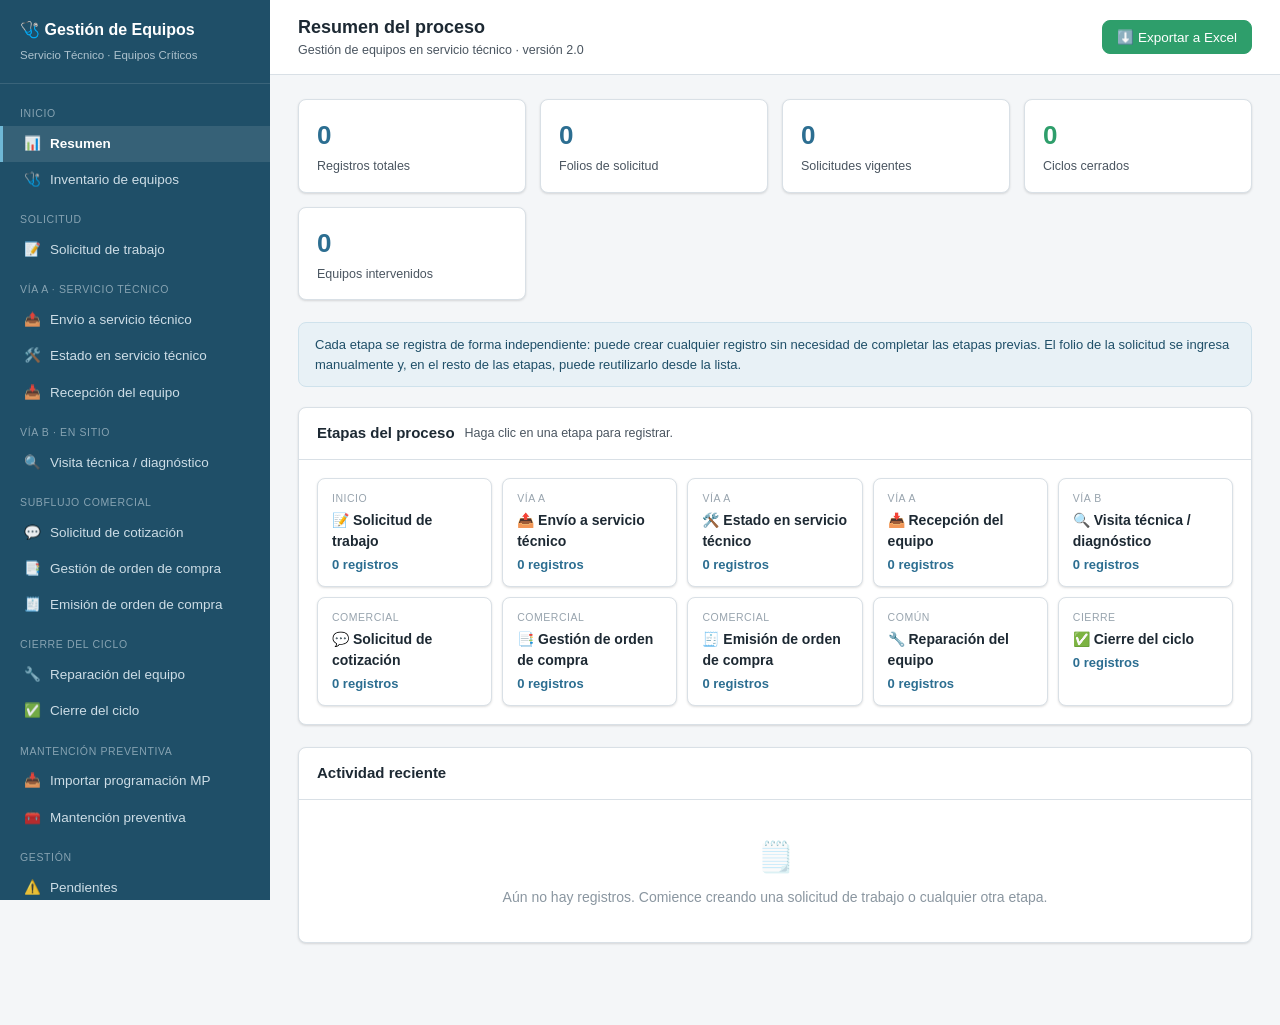
==== index.html @ 0020d468 "Importar aplicación base de Gestión de Equipos Críticos Aplicación HTML + JavaScript (sin dependenci" ====
<!DOCTYPE html>
<html lang="es">
<head>
  <meta charset="UTF-8" />
  <meta name="viewport" content="width=device-width, initial-scale=1.0" />
  <title>Gestión de Equipos en Servicio Técnico</title>
  <meta name="description" content="Registro por etapas del proceso de gestión de equipos en servicio técnico, con persistencia local y exportación a Excel." />
  <link rel="stylesheet" href="styles.css" />
  <link rel="icon" href="data:image/svg+xml,<svg xmlns='http://www.w3.org/2000/svg' viewBox='0 0 100 100'><text y='.9em' font-size='90'>🩺</text></svg>" />
</head>
<body>
  <div class="app">
    <aside class="sidebar" id="sidebar">
      <div class="brand">
        <h1>🩺 Gestión de Equipos</h1>
        <span>Servicio Técnico · Equipos Críticos</span>
      </div>
      <nav class="nav" id="nav"></nav>
    </aside>

    <div class="backdrop" id="backdrop"></div>

    <div class="main">
      <div class="topbar">
        <button class="btn btn-ghost menu-toggle" id="menuToggle" title="Menú">☰</button>
        <div>
          <h2 id="viewTitle">Resumen</h2>
          <div class="sub" id="viewSub"></div>
        </div>
        <div class="spacer"></div>
        <button class="btn btn-success" id="btnExport" title="Exportar todos los registros a Excel">⬇️ Exportar a Excel</button>
      </div>
      <div class="content" id="content"></div>
    </div>
  </div>

  <datalist id="dl-empresas"></datalist>
  <datalist id="dl-folios"></datalist>
  <div class="toast-wrap" id="toasts"></div>

  <script src="equipos.js"></script>
  <script src="vendor-xlsx.js"></script>
  <script src="eventos_mp.js"></script>
  <script src="xlsx.js"></script>
  <script src="app.js"></script>
</body>
</html>
---- styles.css ----
:root {
  --azul: #2c6e91;
  --azul-osc: #1f4f68;
  --azul-claro: #e8f1f6;
  --gris-bg: #f4f6f8;
  --gris-borde: #d9e0e6;
  --gris-texto: #4a5560;
  --texto: #1d2933;
  --verde: #2e9e6b;
  --rojo: #c0392b;
  --ambar: #d98c1f;
  --sombra: 0 1px 3px rgba(0,0,0,.08), 0 1px 2px rgba(0,0,0,.06);
  --radio: 8px;
}

* { box-sizing: border-box; }

body {
  margin: 0;
  font-family: "Segoe UI", Roboto, Helvetica, Arial, sans-serif;
  background: var(--gris-bg);
  color: var(--texto);
  font-size: 14px;
  line-height: 1.5;
}

/* ---------- Layout ---------- */
.app { display: flex; min-height: 100vh; }

.sidebar {
  width: 270px;
  background: var(--azul-osc);
  color: #dce8ef;
  flex-shrink: 0;
  display: flex;
  flex-direction: column;
  position: sticky;
  top: 0;
  height: 100vh;
  overflow-y: auto;
}
.sidebar .brand {
  padding: 18px 20px;
  border-bottom: 1px solid rgba(255,255,255,.12);
}
.sidebar .brand h1 { font-size: 16px; margin: 0 0 2px; color: #fff; }
.sidebar .brand span { font-size: 11.5px; opacity: .75; }

.nav { padding: 8px 0; flex: 1; }
.nav .group-label {
  font-size: 10.5px;
  text-transform: uppercase;
  letter-spacing: .06em;
  opacity: .55;
  padding: 14px 20px 4px;
}
.nav a {
  display: flex;
  align-items: center;
  gap: 9px;
  padding: 8px 20px;
  color: #cddde6;
  text-decoration: none;
  cursor: pointer;
  font-size: 13.5px;
  border-left: 3px solid transparent;
}
.nav a:hover { background: rgba(255,255,255,.06); color: #fff; }
.nav a.active {
  background: rgba(255,255,255,.1);
  color: #fff;
  border-left-color: #6fb8d6;
  font-weight: 600;
}
.nav a .ico { width: 18px; text-align: center; opacity: .9; }
.nav a .badge {
  margin-left: auto;
  background: rgba(255,255,255,.16);
  border-radius: 10px;
  padding: 0 7px;
  font-size: 11px;
  min-width: 20px;
  text-align: center;
}

.main { flex: 1; min-width: 0; display: flex; flex-direction: column; }
.topbar {
  background: #fff;
  border-bottom: 1px solid var(--gris-borde);
  padding: 14px 28px;
  display: flex;
  align-items: center;
  gap: 16px;
  position: sticky;
  top: 0;
  z-index: 20;
}
.topbar h2 { margin: 0; font-size: 18px; }
.topbar .sub { color: var(--gris-texto); font-size: 12.5px; }
.topbar .spacer { flex: 1; }

.content { padding: 24px 28px 60px; max-width: 1180px; width: 100%; }

/* ---------- Botones ---------- */
.btn {
  display: inline-flex;
  align-items: center;
  gap: 7px;
  border: 1px solid var(--gris-borde);
  background: #fff;
  color: var(--texto);
  padding: 8px 14px;
  border-radius: var(--radio);
  cursor: pointer;
  font-size: 13.5px;
  font-family: inherit;
  transition: background .12s, border-color .12s;
}
.btn:hover { background: #f0f4f7; }
.btn-primary { background: var(--azul); border-color: var(--azul); color: #fff; }
.btn-primary:hover { background: var(--azul-osc); }
.btn-success { background: var(--verde); border-color: var(--verde); color: #fff; }
.btn-success:hover { filter: brightness(.94); }
.btn-ghost { background: transparent; border-color: transparent; }
.btn-sm { padding: 4px 9px; font-size: 12.5px; }
.btn-danger { color: var(--rojo); }
.btn-danger:hover { background: #fdeceA; background: #fbeae7; }
.btn[disabled] { opacity: .5; cursor: not-allowed; }

/* ---------- Cards ---------- */
.card {
  background: #fff;
  border: 1px solid var(--gris-borde);
  border-radius: var(--radio);
  box-shadow: var(--sombra);
  margin-bottom: 22px;
}
.card-head {
  padding: 14px 18px;
  border-bottom: 1px solid var(--gris-borde);
  display: flex;
  align-items: center;
  gap: 10px;
}
.card-head h3 { margin: 0; font-size: 15px; }
.card-head .desc { color: var(--gris-texto); font-size: 12.5px; }
.card-body { padding: 18px; }

/* ---------- Formularios ---------- */
.form-grid {
  display: grid;
  grid-template-columns: repeat(auto-fill, minmax(240px, 1fr));
  gap: 14px 18px;
}
.field { display: flex; flex-direction: column; gap: 5px; }
.field.col-2 { grid-column: span 2; }
.field.col-full { grid-column: 1 / -1; }
.field label { font-size: 12.5px; font-weight: 600; color: var(--gris-texto); }
.field label .req { color: var(--rojo); }
.field input, .field select, .field textarea {
  border: 1px solid var(--gris-borde);
  border-radius: 6px;
  padding: 8px 10px;
  font-size: 13.5px;
  font-family: inherit;
  background: #fff;
  color: var(--texto);
  width: 100%;
}
.field input:focus, .field select:focus, .field textarea:focus {
  outline: none;
  border-color: var(--azul);
  box-shadow: 0 0 0 3px rgba(44,110,145,.12);
}
.field textarea { resize: vertical; min-height: 62px; }
.field .hint { font-size: 11.5px; color: #8a96a0; }
.form-actions {
  margin-top: 18px;
  display: flex;
  gap: 10px;
  align-items: center;
}

/* ---------- Selector de equipo ---------- */
.equipo-pick { position: relative; }
.equipo-results {
  position: absolute;
  z-index: 40;
  top: 100%;
  left: 0; right: 0;
  background: #fff;
  border: 1px solid var(--gris-borde);
  border-radius: 0 0 6px 6px;
  box-shadow: var(--sombra);
  max-height: 280px;
  overflow-y: auto;
  display: none;
}
.equipo-results.show { display: block; }
.equipo-results .item {
  padding: 8px 11px;
  cursor: pointer;
  border-bottom: 1px solid #eef2f5;
  font-size: 13px;
}
.equipo-results .item:hover, .equipo-results .item.hl { background: var(--azul-claro); }
.equipo-results .item .t { font-weight: 600; }
.equipo-results .item .m { color: var(--gris-texto); font-size: 11.5px; }
.equipo-results .empty { padding: 10px 11px; color: #8a96a0; }
.equipo-chip {
  display: none;
  margin-top: 6px;
  background: var(--azul-claro);
  border: 1px solid #cfe2ec;
  border-radius: 6px;
  padding: 7px 10px;
  font-size: 12.5px;
}
.equipo-chip.show { display: block; }
.equipo-chip .x { float: right; cursor: pointer; color: var(--rojo); font-weight: 700; }

/* ---------- Tablas ---------- */
.tabla-wrap { overflow-x: auto; border: 1px solid var(--gris-borde); border-radius: var(--radio); background: #fff; }
table.data { width: 100%; border-collapse: collapse; font-size: 13px; }
table.data th, table.data td {
  padding: 9px 11px;
  text-align: left;
  border-bottom: 1px solid #eef2f5;
  white-space: nowrap;
}
table.data th {
  background: #f7fafb;
  font-size: 11.5px;
  text-transform: uppercase;
  letter-spacing: .03em;
  color: var(--gris-texto);
  position: sticky;
  top: 0;
}
table.data tbody tr:hover { background: #fafcfd; }
table.data td.acciones { white-space: nowrap; }
.empty-state { padding: 34px; text-align: center; color: #8a96a0; }
.empty-state .big { font-size: 30px; margin-bottom: 8px; opacity: .5; }

/* ---------- Badges de estado ---------- */
.pill {
  display: inline-block;
  padding: 2px 9px;
  border-radius: 20px;
  font-size: 11.5px;
  font-weight: 600;
  white-space: nowrap;
}
.pill-via-a { background: #e6f0f7; color: #1f5a7d; }
.pill-via-b { background: #fff1dd; color: #9a6512; }
.pill-ok { background: #e3f5ec; color: #1f7a4d; }
.pill-no { background: #fbe7e4; color: #a12f20; }
.pill-st { background: #eae6f7; color: #56409a; }
.pill-gray { background: #eef1f3; color: #5a6570; }

/* ---------- Dashboard ---------- */
.stat-grid {
  display: grid;
  grid-template-columns: repeat(auto-fill, minmax(180px, 1fr));
  gap: 14px;
  margin-bottom: 22px;
}
.stat {
  background: #fff;
  border: 1px solid var(--gris-borde);
  border-radius: var(--radio);
  padding: 16px 18px;
  box-shadow: var(--sombra);
}
.stat .n { font-size: 26px; font-weight: 700; color: var(--azul); }
.stat .l { font-size: 12.5px; color: var(--gris-texto); margin-top: 2px; }
.stat.accent .n { color: var(--verde); }

.flow {
  display: flex;
  flex-wrap: wrap;
  gap: 10px;
  align-items: stretch;
}
.flow .step {
  flex: 1 1 150px;
  background: #fff;
  border: 1px solid var(--gris-borde);
  border-radius: var(--radio);
  padding: 12px 14px;
  box-shadow: var(--sombra);
  cursor: pointer;
}
.flow .step:hover { border-color: var(--azul); }
.flow .step .tag { font-size: 10.5px; text-transform: uppercase; letter-spacing: .05em; color: #98a4ae; }
.flow .step .name { font-weight: 600; margin: 3px 0; }
.flow .step .cnt { font-size: 13px; color: var(--azul); font-weight: 600; }

/* ---------- Toast ---------- */
.toast-wrap { position: fixed; bottom: 22px; right: 22px; z-index: 1000; display: flex; flex-direction: column; gap: 10px; }
.toast {
  background: #2c3a45;
  color: #fff;
  padding: 12px 16px;
  border-radius: 8px;
  box-shadow: 0 6px 20px rgba(0,0,0,.25);
  font-size: 13.5px;
  max-width: 340px;
  animation: slidein .2s ease;
}
.toast.ok { background: var(--verde); }
.toast.err { background: var(--rojo); }
@keyframes slidein { from { transform: translateY(12px); opacity: 0; } to { transform: translateY(0); opacity: 1; } }

/* ---------- Filtros ---------- */
.toolbar {
  display: flex;
  flex-wrap: wrap;
  gap: 10px;
  align-items: center;
  margin-bottom: 14px;
}
.toolbar input[type="search"], .toolbar select {
  border: 1px solid var(--gris-borde);
  border-radius: 6px;
  padding: 7px 10px;
  font-size: 13px;
  font-family: inherit;
}
.toolbar input[type="search"] { min-width: 240px; }
.toolbar .spacer { flex: 1; }
.count-note { font-size: 12.5px; color: var(--gris-texto); }

/* ---------- Chips de etapa ---------- */
.tag-etapa {
  display: inline-block;
  padding: 2px 8px;
  border-radius: 5px;
  font-size: 11px;
  font-weight: 600;
  background: var(--azul-claro);
  color: var(--azul-osc);
}

/* ---------- Config ---------- */
.chips { display: flex; flex-wrap: wrap; gap: 8px; margin: 10px 0; }
.chip {
  background: #eef3f6;
  border: 1px solid var(--gris-borde);
  border-radius: 18px;
  padding: 5px 12px;
  font-size: 13px;
  display: flex;
  align-items: center;
  gap: 8px;
}
.chip .x { cursor: pointer; color: var(--rojo); font-weight: 700; }
.inline-add { display: flex; gap: 8px; margin-top: 8px; max-width: 420px; }
.inline-add input { flex: 1; }

.banner {
  background: var(--azul-claro);
  border: 1px solid #cfe2ec;
  border-radius: var(--radio);
  padding: 12px 16px;
  font-size: 13px;
  color: var(--azul-osc);
  margin-bottom: 20px;
}

@media (max-width: 820px) {
  .sidebar { position: fixed; left: -270px; transition: left .2s; z-index: 100; box-shadow: 0 0 30px rgba(0,0,0,.3); }
  .sidebar.open { left: 0; }
  .menu-toggle { display: inline-flex !important; }
  .field.col-2 { grid-column: 1 / -1; }
}
.menu-toggle { display: none; }
.backdrop { display: none; position: fixed; inset: 0; background: rgba(0,0,0,.4); z-index: 90; }
.backdrop.show { display: block; }

/* ---------- Filas con clic (inventario) ---------- */
.row-click { cursor: pointer; }
.row-click:hover { background: #eef6fb !important; }

/* ---------- Modal (ficha de equipo) ---------- */
.modal-backdrop {
  position: fixed; inset: 0;
  background: rgba(20,30,40,.55);
  z-index: 200;
  display: flex;
  align-items: flex-start;
  justify-content: center;
  padding: 40px 16px;
  overflow-y: auto;
  animation: slidein .15s ease;
}
.modal {
  background: #fff;
  border-radius: 10px;
  max-width: 1000px;
  width: 100%;
  box-shadow: 0 24px 70px rgba(0,0,0,.35);
}
.modal-head {
  padding: 15px 20px;
  border-bottom: 1px solid var(--gris-borde);
  display: flex;
  align-items: center;
  gap: 12px;
  position: sticky;
  top: 0;
  background: #fff;
  border-radius: 10px 10px 0 0;
}
.modal-head h3 { margin: 0; font-size: 16px; flex: 1; }
.modal-head .close {
  cursor: pointer;
  font-size: 18px;
  line-height: 1;
  color: var(--gris-texto);
  background: none;
  border: none;
  padding: 4px 8px;
  border-radius: 6px;
}
.modal-head .close:hover { background: #f0f4f7; color: var(--rojo); }
.modal-body { padding: 18px 20px 22px; }
.ficha-grid {
  display: grid;
  grid-template-columns: repeat(auto-fill, minmax(170px, 1fr));
  gap: 10px 18px;
  background: var(--gris-bg);
  border: 1px solid var(--gris-borde);
  border-radius: var(--radio);
  padding: 14px 16px;
  margin-bottom: 18px;
}
.ficha-grid .it .k { font-size: 10.5px; color: var(--gris-texto); text-transform: uppercase; letter-spacing: .03em; }
.ficha-grid .it .v { font-weight: 600; font-size: 13.5px; }

/* ---------- Crear evento desde la ficha del equipo ---------- */
.crear-evento {
  display: flex;
  align-items: center;
  gap: 10px;
  flex-wrap: wrap;
  background: var(--azul-claro);
  border: 1px solid #cfe2ec;
  border-radius: var(--radio);
  padding: 10px 14px;
  margin-bottom: 16px;
}
.crear-evento .k { font-weight: 600; color: var(--azul-osc); font-size: 13px; }
.crear-evento select {
  border: 1px solid var(--gris-borde);
  border-radius: 6px;
  padding: 7px 10px;
  font-size: 13px;
  font-family: inherit;
  background: #fff;
}

/* ---------- Importar programación MP ---------- */
.dropzone {
  border: 2px dashed var(--gris-borde);
  border-radius: var(--radio);
  padding: 34px 20px;
  text-align: center;
  color: var(--gris-texto);
  cursor: pointer;
  background: #fafcfd;
  transition: border-color .12s, background .12s;
}
.dropzone:hover, .dropzone.hover { border-color: var(--azul); background: var(--azul-claro); color: var(--azul-osc); }
.dropzone .big { font-size: 34px; margin-bottom: 8px; }
.mp-status { margin-top: 12px; font-size: 13.5px; }

/* ---------- Gestión de eventos: tareas y actualizaciones ---------- */
.evento-resumen { display: flex; flex-wrap: wrap; gap: 10px; align-items: center; margin-bottom: 14px; }
.evento-desc { background: var(--gris-bg); border: 1px solid var(--gris-borde); border-radius: var(--radio); padding: 10px 12px; font-size: 13px; margin: 0 0 16px; white-space: pre-wrap; }
.sub-h { margin: 18px 0 8px; font-size: 13.5px; color: var(--azul-osc); border-bottom: 1px solid var(--gris-borde); padding-bottom: 4px; }
.muted-empty { color: #8a96a0; font-size: 13px; padding: 6px 2px; }

.tareas { display: flex; flex-direction: column; gap: 6px; }
.tarea { display: flex; align-items: center; gap: 9px; padding: 7px 10px; border: 1px solid var(--gris-borde); border-radius: 6px; background: #fff; }
.tarea input[type="checkbox"] { width: 17px; height: 17px; flex-shrink: 0; cursor: pointer; }
.tarea .t-txt { flex: 1; font-size: 13.5px; }
.tarea.done { background: #f3faf6; border-color: #cce9da; }
.tarea.done .t-txt { text-decoration: line-through; color: #8a96a0; }
.tarea .btn-danger { padding: 2px 7px; }

.timeline { display: flex; flex-direction: column; gap: 0; border-left: 2px solid var(--gris-borde); margin: 4px 0 4px 6px; padding-left: 14px; }
.tl-item { padding: 6px 0; position: relative; }
.tl-item::before { content: ''; position: absolute; left: -21px; top: 11px; width: 9px; height: 9px; border-radius: 50%; background: var(--azul); border: 2px solid #fff; }
.tl-meta { font-size: 11px; color: #8a96a0; }
.tl-txt { font-size: 13.5px; white-space: pre-wrap; }

select.mini { border: 1px solid var(--gris-borde); border-radius: 6px; padding: 4px 7px; font-size: 12.5px; font-family: inherit; background: #fff; }
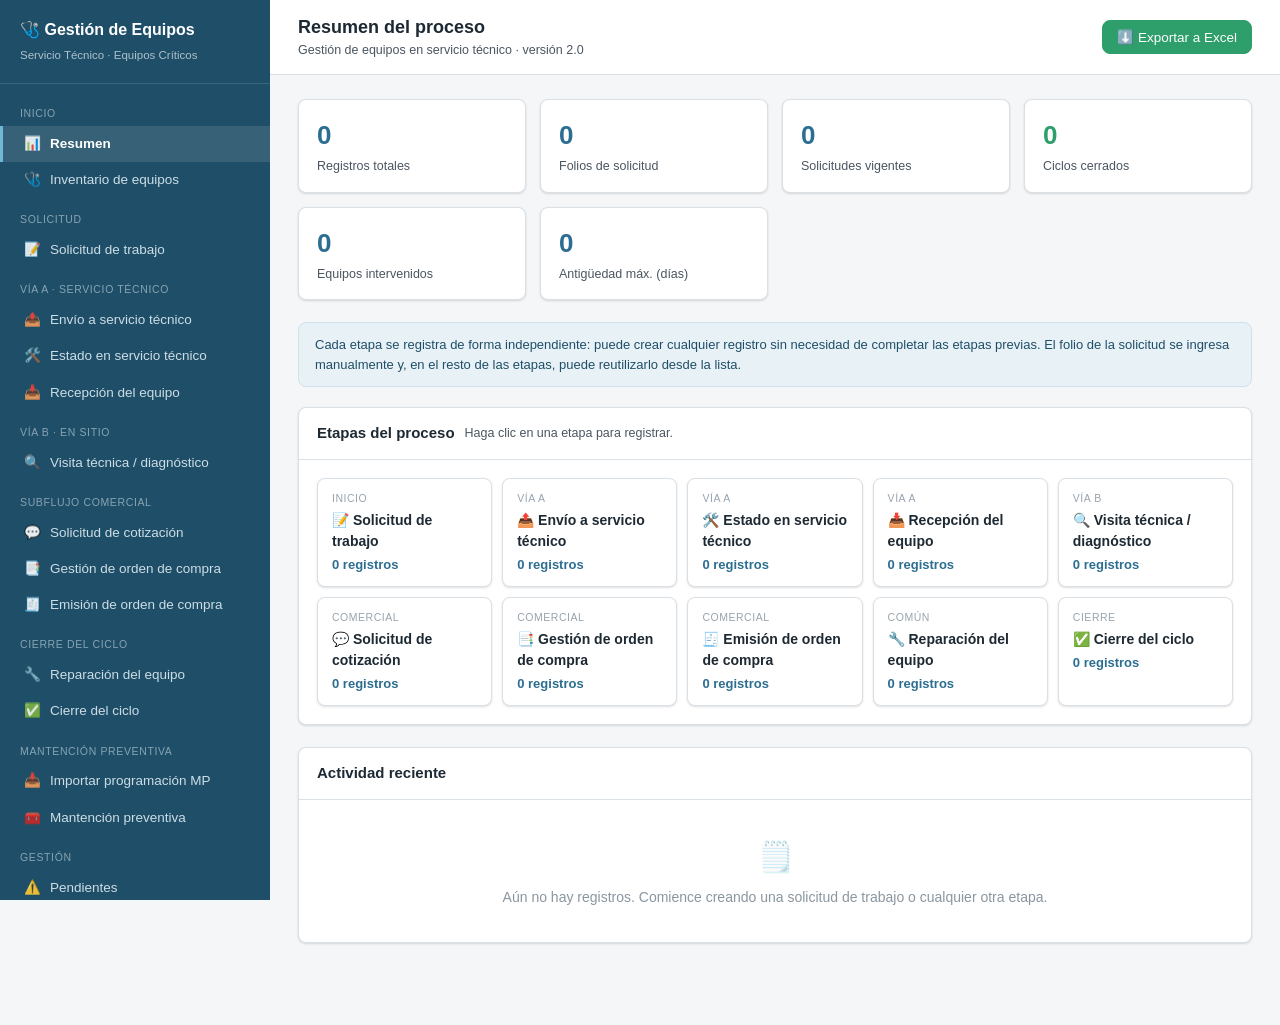
==== commit d2c89d17: "Verificar y mejorar: accesibilidad, KPI de SLA y correcciones Programación - Corrige pérdida de tare" ====
--- a/index.html
+++ b/index.html
@@ -5,38 +5,43 @@
   <meta name="viewport" content="width=device-width, initial-scale=1.0" />
   <title>Gestión de Equipos en Servicio Técnico</title>
   <meta name="description" content="Registro por etapas del proceso de gestión de equipos en servicio técnico, con persistencia local y exportación a Excel." />
+  <meta name="theme-color" content="#1f4f68" />
   <link rel="stylesheet" href="styles.css" />
   <link rel="icon" href="data:image/svg+xml,<svg xmlns='http://www.w3.org/2000/svg' viewBox='0 0 100 100'><text y='.9em' font-size='90'>🩺</text></svg>" />
 </head>
 <body>
+  <a class="skip-link" href="#content">Saltar al contenido</a>
   <div class="app">
-    <aside class="sidebar" id="sidebar">
+    <aside class="sidebar" id="sidebar" aria-label="Menú de navegación">
       <div class="brand">
         <h1>🩺 Gestión de Equipos</h1>
         <span>Servicio Técnico · Equipos Críticos</span>
       </div>
-      <nav class="nav" id="nav"></nav>
+      <nav class="nav" id="nav" aria-label="Secciones de la aplicación"></nav>
     </aside>
 
     <div class="backdrop" id="backdrop"></div>
 
     <div class="main">
-      <div class="topbar">
-        <button class="btn btn-ghost menu-toggle" id="menuToggle" title="Menú">☰</button>
+      <header class="topbar">
+        <button class="btn btn-ghost menu-toggle" id="menuToggle" title="Menú" aria-label="Abrir o cerrar el menú" aria-controls="sidebar" aria-expanded="false">☰</button>
         <div>
           <h2 id="viewTitle">Resumen</h2>
           <div class="sub" id="viewSub"></div>
         </div>
         <div class="spacer"></div>
         <button class="btn btn-success" id="btnExport" title="Exportar todos los registros a Excel">⬇️ Exportar a Excel</button>
-      </div>
-      <div class="content" id="content"></div>
+      </header>
+      <main class="content" id="content" tabindex="-1"></main>
     </div>
   </div>
 
   <datalist id="dl-empresas"></datalist>
   <datalist id="dl-folios"></datalist>
-  <div class="toast-wrap" id="toasts"></div>
+  <div class="toast-wrap" id="toasts" role="status" aria-live="polite" aria-atomic="false"></div>
+  <noscript>
+    <p style="padding:24px;font-family:sans-serif">Esta aplicación necesita JavaScript habilitado para funcionar.</p>
+  </noscript>
 
   <script src="equipos.js"></script>
   <script src="vendor-xlsx.js"></script>
--- a/styles.css
+++ b/styles.css
@@ -124,8 +124,29 @@
 .btn-ghost { background: transparent; border-color: transparent; }
 .btn-sm { padding: 4px 9px; font-size: 12.5px; }
 .btn-danger { color: var(--rojo); }
-.btn-danger:hover { background: #fdeceA; background: #fbeae7; }
+.btn-danger:hover { background: #fbeae7; }
 .btn[disabled] { opacity: .5; cursor: not-allowed; }
+
+/* ---------- Accesibilidad: foco visible por teclado ---------- */
+:focus-visible {
+  outline: 2px solid var(--azul);
+  outline-offset: 2px;
+  border-radius: 4px;
+}
+.nav a:focus-visible { outline: 2px solid #9fd0e6; outline-offset: -2px; }
+/* Enlace para saltar al contenido (visible solo al enfocarlo con teclado) */
+.skip-link {
+  position: absolute;
+  left: -9999px;
+  top: 0;
+  z-index: 1000;
+  background: var(--azul-osc);
+  color: #fff;
+  padding: 10px 16px;
+  border-radius: 0 0 8px 0;
+  font-size: 13.5px;
+}
+.skip-link:focus { left: 0; }
 
 /* ---------- Cards ---------- */
 .card {
@@ -496,3 +517,28 @@
 .tl-txt { font-size: 13.5px; white-space: pre-wrap; }
 
 select.mini { border: 1px solid var(--gris-borde); border-radius: 6px; padding: 4px 7px; font-size: 12.5px; font-family: inherit; background: #fff; }
+
+/* ---------- Indicador de antigüedad (KPI de gestión) ---------- */
+.age-pill { display: inline-block; padding: 2px 9px; border-radius: 20px; font-size: 11.5px; font-weight: 600; }
+.age-ok { background: #e3f5ec; color: #1f7a4d; }
+.age-warn { background: #fff1dd; color: #9a6512; }
+.age-bad { background: #fbe7e4; color: #a12f20; }
+
+/* ---------- Respeto a "reducir movimiento" ---------- */
+@media (prefers-reduced-motion: reduce) {
+  * { animation-duration: .001ms !important; transition-duration: .001ms !important; scroll-behavior: auto !important; }
+}
+
+/* ---------- Impresión de reportes / fichas ---------- */
+@media print {
+  .sidebar, .topbar, .toolbar, .form-actions, .crear-evento, .backdrop,
+  .toast-wrap, .menu-toggle, td.acciones, th:last-child, .skip-link { display: none !important; }
+  body { background: #fff; font-size: 11.5px; }
+  .app, .main { display: block; }
+  .content { padding: 0; max-width: none; }
+  .card, .stat, .tabla-wrap { box-shadow: none; border-color: #bbb; break-inside: avoid; }
+  .modal-backdrop { position: static; background: none; padding: 0; overflow: visible; }
+  .modal { box-shadow: none; max-width: none; }
+  table.data th { color: #000; }
+  a[href]::after { content: ''; }
+}
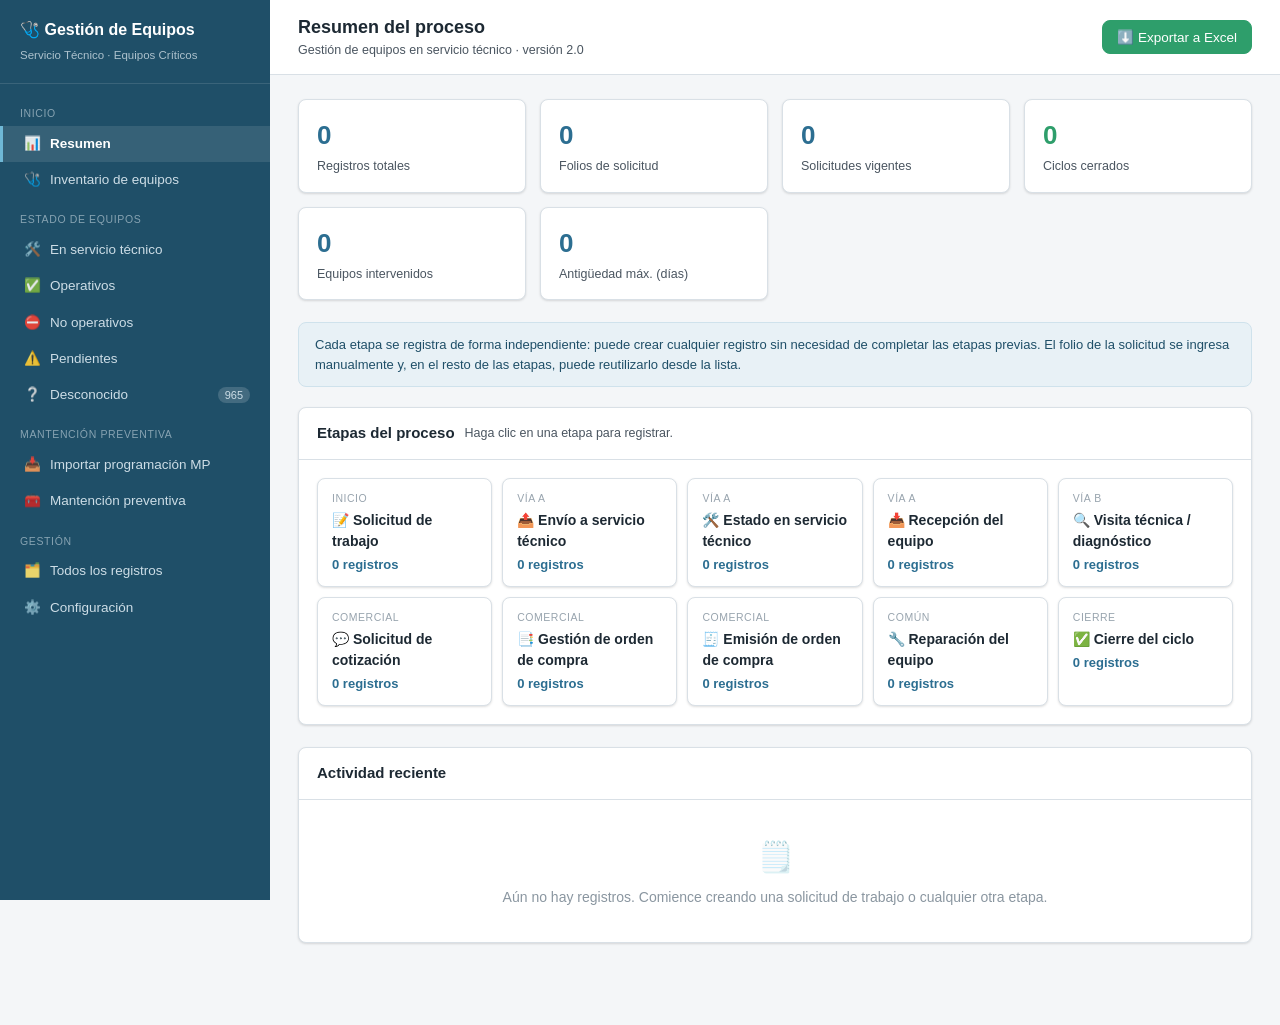
==== commit 90865694: "Solucionar cuota de localStorage: comprimir la base de datos - Añade lib-lzstring.js (LZ-string, MIT" ====
--- a/index.html
+++ b/index.html
@@ -47,6 +47,7 @@
   <script src="vendor-xlsx.js"></script>
   <script src="eventos_mp.js"></script>
   <script src="xlsx.js"></script>
+  <script src="lib-lzstring.js"></script>
   <script src="app.js"></script>
 </body>
 </html>
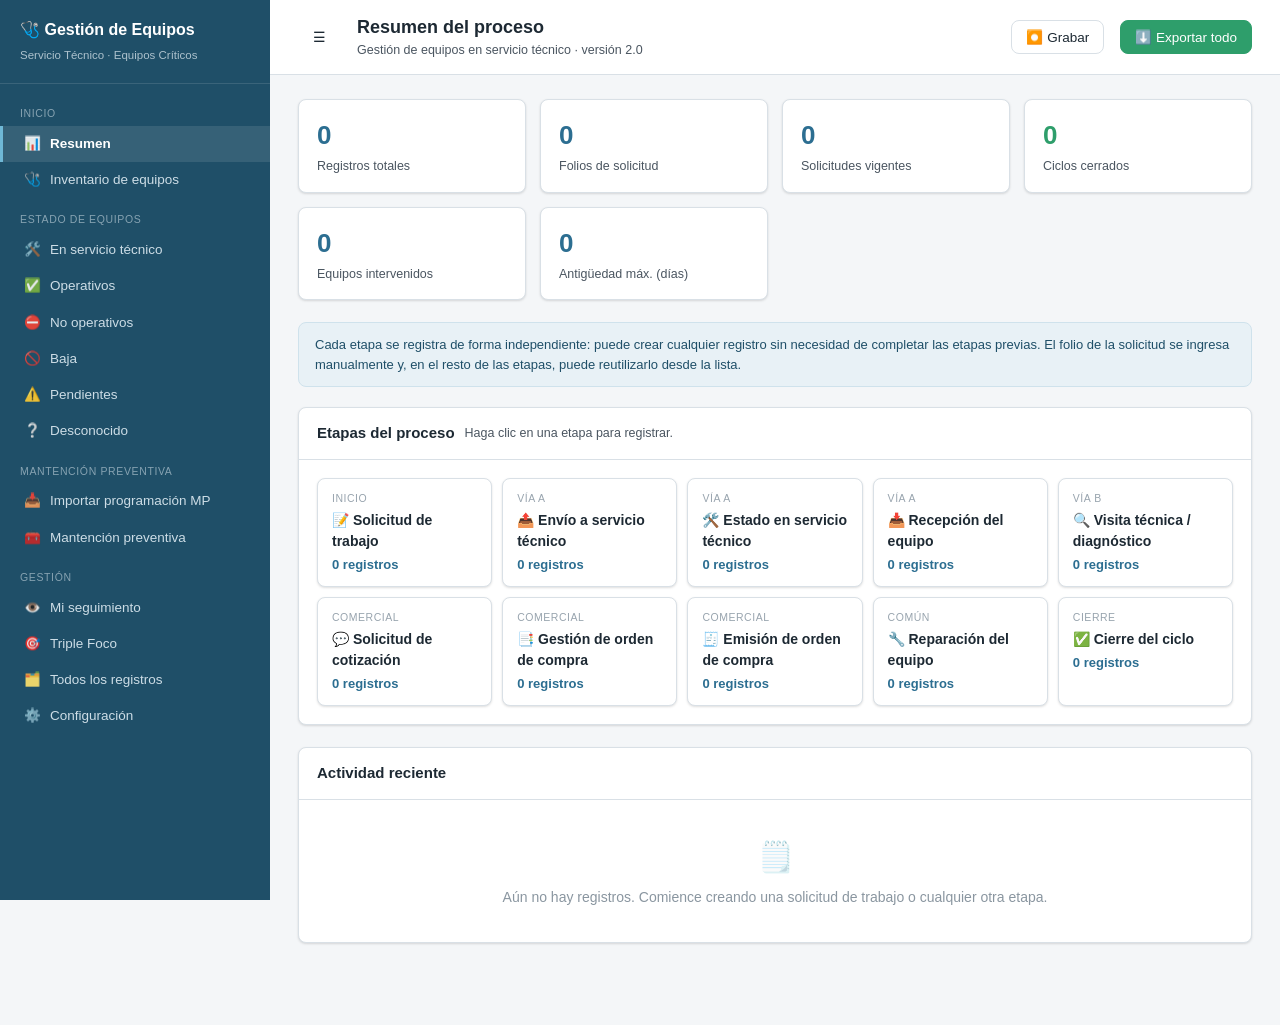
==== commit 201f0528: "Grabador de sesión de uso (telemetría para mejorar el sistema) Botón ⏺️ Grabar / ⏹️ Detener en la ba" ====
--- a/index.html
+++ b/index.html
@@ -30,6 +30,7 @@
           <div class="sub" id="viewSub"></div>
         </div>
         <div class="spacer"></div>
+        <button class="btn" id="btnGrabar" title="Grabar una sesión de uso (vistas, clics, tiempos) para mejorar el sistema">⏺️ Grabar</button>
         <button class="btn btn-success" id="btnExport" title="Exportar todos los registros a Excel">⬇️ Exportar a Excel</button>
       </header>
       <main class="content" id="content" tabindex="-1"></main>
--- a/styles.css
+++ b/styles.css
@@ -38,6 +38,7 @@
   top: 0;
   height: 100vh;
   overflow-y: auto;
+  transition: width .18s ease;
 }
 .sidebar .brand {
   padding: 18px 20px;
@@ -99,7 +100,7 @@
 .topbar .sub { color: var(--gris-texto); font-size: 12.5px; }
 .topbar .spacer { flex: 1; }
 
-.content { padding: 24px 28px 60px; max-width: 1180px; width: 100%; }
+.content { padding: 24px 28px 60px; max-width: none; width: 100%; }
 
 /* ---------- Botones ---------- */
 .btn {
@@ -247,8 +248,12 @@
   padding: 9px 11px;
   text-align: left;
   border-bottom: 1px solid #eef2f5;
-  white-space: nowrap;
-}
+  vertical-align: top;
+  overflow-wrap: break-word;
+  word-break: break-word;
+}
+/* Columnas cortas que conviene no partir (fechas, estados, números). */
+table.data td .pill, table.data td .age-pill, table.data td .tag-etapa { white-space: nowrap; }
 table.data th {
   background: #f7fafb;
   font-size: 11.5px;
@@ -278,6 +283,7 @@
 .pill-no { background: #fbe7e4; color: #a12f20; }
 .pill-st { background: #eae6f7; color: #56409a; }
 .pill-gray { background: #eef1f3; color: #5a6570; }
+.pill-baja { background: #2c3a45; color: #fff; }
 
 /* ---------- Dashboard ---------- */
 .stat-grid {
@@ -395,7 +401,11 @@
   .menu-toggle { display: inline-flex !important; }
   .field.col-2 { grid-column: 1 / -1; }
 }
-.menu-toggle { display: none; }
+/* Plegado de la barra lateral en escritorio: libera ancho para las tablas. */
+@media (min-width: 821px) {
+  .app.nav-collapsed .sidebar { width: 0; min-width: 0; overflow: hidden; border-right: 0; }
+}
+.menu-toggle { display: inline-flex; }
 .backdrop { display: none; position: fixed; inset: 0; background: rgba(0,0,0,.4); z-index: 90; }
 .backdrop.show { display: block; }
 
@@ -418,7 +428,7 @@
 .modal {
   background: #fff;
   border-radius: 10px;
-  max-width: 1000px;
+  max-width: 1600px;
   width: 100%;
   box-shadow: 0 24px 70px rgba(0,0,0,.35);
 }
@@ -542,3 +552,50 @@
   table.data th { color: #000; }
   a[href]::after { content: ''; }
 }
+
+/* ---------- Triple Foco (Eisenhower + Ivy Lee + Cómete el Sapo) ---------- */
+.foco-list { display: flex; flex-direction: column; gap: 6px; }
+.foco-item {
+  display: flex; align-items: center; gap: 10px;
+  padding: 8px 10px; border: 1px solid var(--gris-borde); border-radius: 6px; background: #fff;
+}
+.foco-item.sapo { border-color: var(--verde); background: #f3faf6; }
+.foco-num {
+  width: 26px; height: 26px; flex-shrink: 0; border-radius: 50%;
+  background: var(--azul); color: #fff; font-weight: 700; font-size: 12px;
+  display: flex; align-items: center; justify-content: center;
+}
+.foco-item.sapo .foco-num { background: transparent; font-size: 18px; }
+.foco-tx { flex: 1; min-width: 0; }
+.foco-tx .d, .pend-chip .tx .d { font-weight: 600; overflow-wrap: anywhere; }
+
+.eisen-grid { display: grid; grid-template-columns: 1fr 1fr; gap: 14px; }
+@media (max-width: 720px) { .eisen-grid { grid-template-columns: 1fr; } }
+.eisen-cell { border: 1px solid var(--gris-borde); border-radius: var(--radio); background: #fff; overflow: hidden; }
+.eisen-cell .h {
+  padding: 9px 12px; color: #fff; font-weight: 600; font-size: 13.5px;
+  display: flex; align-items: center; justify-content: space-between;
+}
+.eisen-cell .h .n { background: rgba(255,255,255,.25); border-radius: 10px; padding: 0 8px; font-size: 12px; }
+.eisen-cell.q-hacer .h { background: var(--rojo); }
+.eisen-cell.q-planificar .h { background: var(--azul); }
+.eisen-cell.q-delegar .h { background: var(--ambar); }
+.eisen-cell.q-eliminar .h { background: #6b7780; }
+.eisen-body { padding: 9px 10px; display: flex; flex-direction: column; gap: 6px; min-height: 46px; }
+.eisen-body .sub { font-size: 11px; color: var(--gris-texto); margin-bottom: 2px; }
+
+.pend-chip {
+  display: flex; align-items: center; gap: 8px; flex-wrap: wrap;
+  padding: 6px 8px; border: 1px solid var(--gris-borde); border-radius: 6px; background: var(--gris-bg); font-size: 12.5px;
+}
+.pend-chip .tx { flex: 1; min-width: 140px; }
+.pend-chip select.mini { flex-shrink: 0; }
+
+/* ---------- Grabación de sesión de uso ---------- */
+.btn.grabando { background: var(--rojo); border-color: var(--rojo); color: #fff; }
+.btn.grabando:hover { background: #a82418; }
+.btn.grabando::before {
+  content: ''; width: 9px; height: 9px; border-radius: 50%;
+  background: #fff; display: inline-block; animation: grabpulse 1s infinite;
+}
+@keyframes grabpulse { 0%,100% { opacity: 1; } 50% { opacity: .25; } }
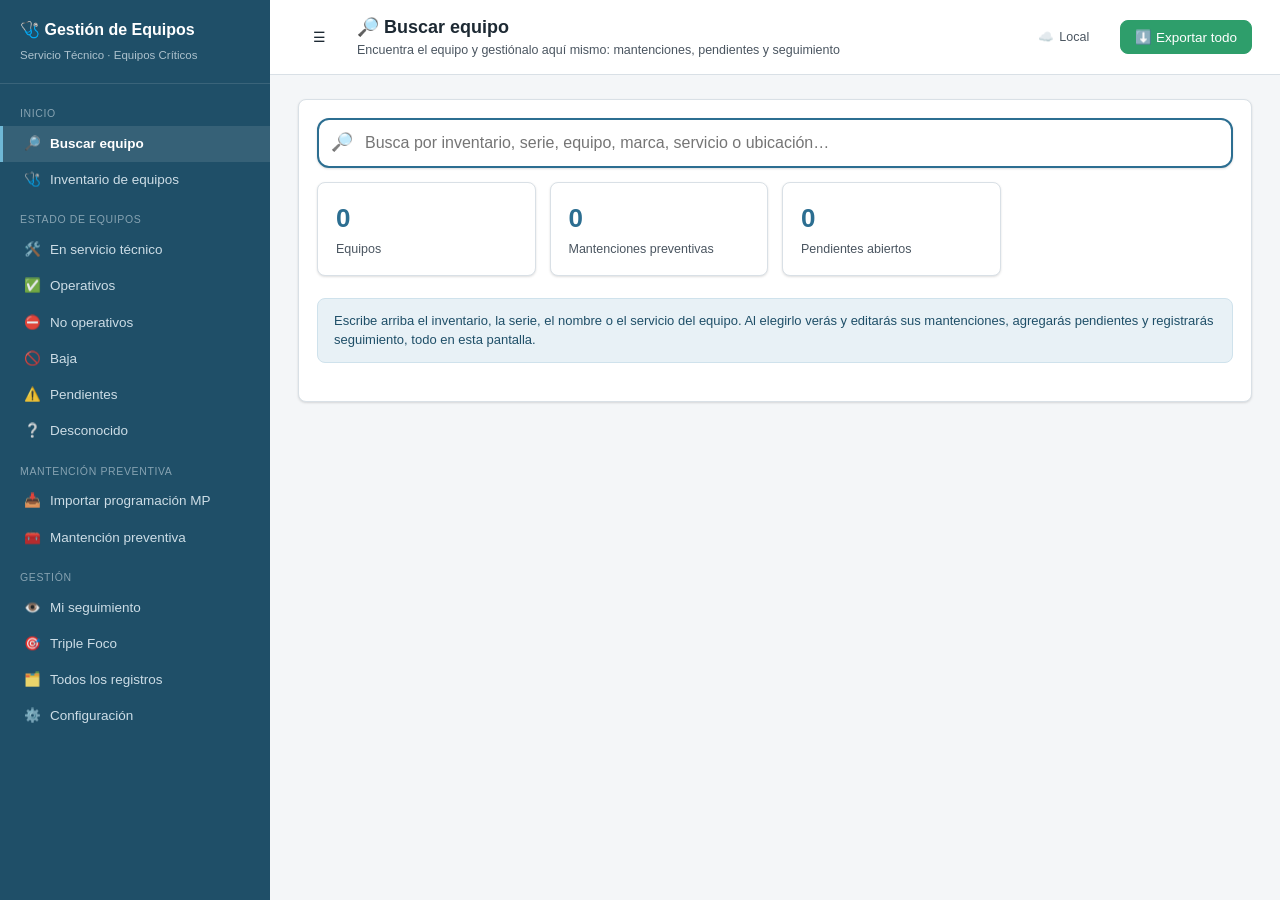
==== commit c4604c75: "Quitar grabación de sesión + sincronización con Google Sheets" ====
--- a/index.html
+++ b/index.html
@@ -30,7 +30,7 @@
           <div class="sub" id="viewSub"></div>
         </div>
         <div class="spacer"></div>
-        <button class="btn" id="btnGrabar" title="Grabar una sesión de uso (vistas, clics, tiempos) para mejorar el sistema">⏺️ Grabar</button>
+        <button class="btn btn-ghost gs-chip" id="gsChip" title="Sincronización con Google Sheets (Configuración)" aria-label="Estado de Google Sheets">☁️ <span id="gsChipText">Local</span></button>
         <button class="btn btn-success" id="btnExport" title="Exportar todos los registros a Excel">⬇️ Exportar a Excel</button>
       </header>
       <main class="content" id="content" tabindex="-1"></main>
--- a/styles.css
+++ b/styles.css
@@ -249,8 +249,7 @@
   text-align: left;
   border-bottom: 1px solid #eef2f5;
   vertical-align: top;
-  overflow-wrap: break-word;
-  word-break: break-word;
+  overflow-wrap: break-word; /* parte solo palabras muy largas (p. ej. series) */
 }
 /* Columnas cortas que conviene no partir (fechas, estados, números). */
 table.data td .pill, table.data td .age-pill, table.data td .tag-etapa { white-space: nowrap; }
@@ -262,6 +261,11 @@
   color: var(--gris-texto);
   position: sticky;
   top: 0;
+  /* Los encabezados envuelven SOLO entre palabras, nunca a media palabra
+     ("N° Inventario", "Registros"…). Evita el texto amontonado al ensanchar. */
+  white-space: normal;
+  word-break: normal;
+  overflow-wrap: normal;
 }
 table.data tbody tr:hover { background: #fafcfd; }
 table.data td.acciones { white-space: nowrap; }
@@ -337,6 +341,7 @@
 }
 .toast.ok { background: var(--verde); }
 .toast.err { background: var(--rojo); }
+.toast.warn { background: var(--ambar); }
 @keyframes slidein { from { transform: translateY(12px); opacity: 0; } to { transform: translateY(0); opacity: 1; } }
 
 /* ---------- Filtros ---------- */
@@ -591,11 +596,52 @@
 .pend-chip .tx { flex: 1; min-width: 140px; }
 .pend-chip select.mini { flex-shrink: 0; }
 
-/* ---------- Grabación de sesión de uso ---------- */
-.btn.grabando { background: var(--rojo); border-color: var(--rojo); color: #fff; }
-.btn.grabando:hover { background: #a82418; }
-.btn.grabando::before {
-  content: ''; width: 9px; height: 9px; border-radius: 50%;
-  background: #fff; display: inline-block; animation: grabpulse 1s infinite;
-}
-@keyframes grabpulse { 0%,100% { opacity: 1; } 50% { opacity: .25; } }
+/* ---------- Modal de seguimiento ---------- */
+.seg-modal { display: flex; flex-direction: column; gap: 10px; min-width: min(520px, 86vw); }
+.seg-ta { width: 100%; resize: vertical; min-height: 76px; padding: 9px 11px; border: 1px solid var(--gris-borde); border-radius: 8px; font: inherit; }
+.seg-chips { display: flex; flex-wrap: wrap; gap: 6px; }
+.seg-chip { font-size: 12px; padding: 4px 9px; }
+.seg-estado { display: flex; align-items: center; gap: 8px; font-size: 13px; }
+.seg-estado label { color: var(--gris-texto); }
+
+/* ---------- Buscar equipo + espacio de trabajo ---------- */
+.buscar-bar { display: flex; align-items: center; gap: 8px; border: 2px solid var(--azul); border-radius: 12px; padding: 4px 12px; background: #fff; box-shadow: var(--sombra); }
+.buscar-ico { font-size: 18px; opacity: .8; }
+.buscar-input { flex: 1; border: 0; outline: none; font-size: 16px; padding: 10px 4px; background: transparent; }
+.buscar-zona { margin-top: 14px; }
+.eq-result-list { display: flex; flex-direction: column; gap: 6px; }
+.eq-result {
+  display: flex; align-items: center; gap: 12px; width: 100%; text-align: left; cursor: pointer;
+  border: 1px solid var(--gris-borde); border-radius: 8px; background: #fff; padding: 9px 12px; font: inherit;
+}
+.eq-result:hover, .eq-result:focus-visible { border-color: var(--azul); background: var(--azul-claro); }
+.eq-result .eq-main { flex: 1; min-width: 0; }
+.eq-result .eq-t { font-weight: 600; font-size: 14px; overflow-wrap: anywhere; }
+.eq-result .eq-s { font-size: 12px; color: var(--gris-texto); }
+.eq-result .eq-meta { display: flex; align-items: center; gap: 6px; flex-shrink: 0; }
+.eq-ws-head { display: flex; align-items: center; gap: 12px; flex-wrap: wrap; margin-bottom: 12px; }
+.eq-ws-title { margin: 0; font-size: 17px; color: var(--azul-osc); flex: 1; min-width: 200px; }
+.eq-ficha { margin-bottom: 12px; }
+.eq-ficha summary { cursor: pointer; font-size: 13px; color: var(--azul); font-weight: 600; padding: 4px 0; }
+.eq-ficha .ficha-grid { margin-top: 8px; }
+.eq-actions { display: flex; flex-wrap: wrap; gap: 8px; align-items: center; padding: 10px 0; border-top: 1px solid var(--gris-borde); border-bottom: 1px solid var(--gris-borde); }
+.eq-form-area:not(:empty) { margin: 12px 0; }
+.eq-form-card { border: 1px solid var(--azul); }
+.equipo-fijo { padding: 8px 10px; background: var(--azul-claro); border: 1px dashed var(--azul); border-radius: 8px; font-size: 13.5px; }
+.equipo-fijo .ef-inv { font-weight: 700; color: var(--azul-osc); }
+.equipo-fijo .ef-nom { color: var(--gris-texto); }
+
+/* ---------- Chip de sincronización (Google Sheets) ---------- */
+.gs-chip { font-size: 12.5px; gap: 5px; }
+.gs-chip.gs-saving { color: var(--azul); }
+.gs-chip.gs-ok { color: var(--verde); border-color: #bfe3cf; background: #f1faf5; }
+.gs-chip.gs-err { color: var(--rojo); border-color: #f0c8c2; background: #fdf2f0; }
+.gs-chip.gs-off { color: var(--gris-texto); }
+
+/* ---------- Configuración: Google Sheets ---------- */
+.gs-card .gs-row { display: flex; flex-wrap: wrap; gap: 10px; align-items: center; margin-bottom: 10px; }
+.gs-card input[type=url] { flex: 1; min-width: 260px; border: 1px solid var(--gris-borde); border-radius: 6px; padding: 8px 10px; font: inherit; }
+.gs-pasos { font-size: 13px; margin: 6px 0 0; padding-left: 18px; }
+.gs-pasos li { margin: 4px 0; }
+.gs-code { position: relative; }
+.gs-code textarea { width: 100%; min-height: 150px; font-family: ui-monospace, Menlo, Consolas, monospace; font-size: 11.5px; border: 1px solid var(--gris-borde); border-radius: 8px; padding: 10px; white-space: pre; overflow: auto; }
